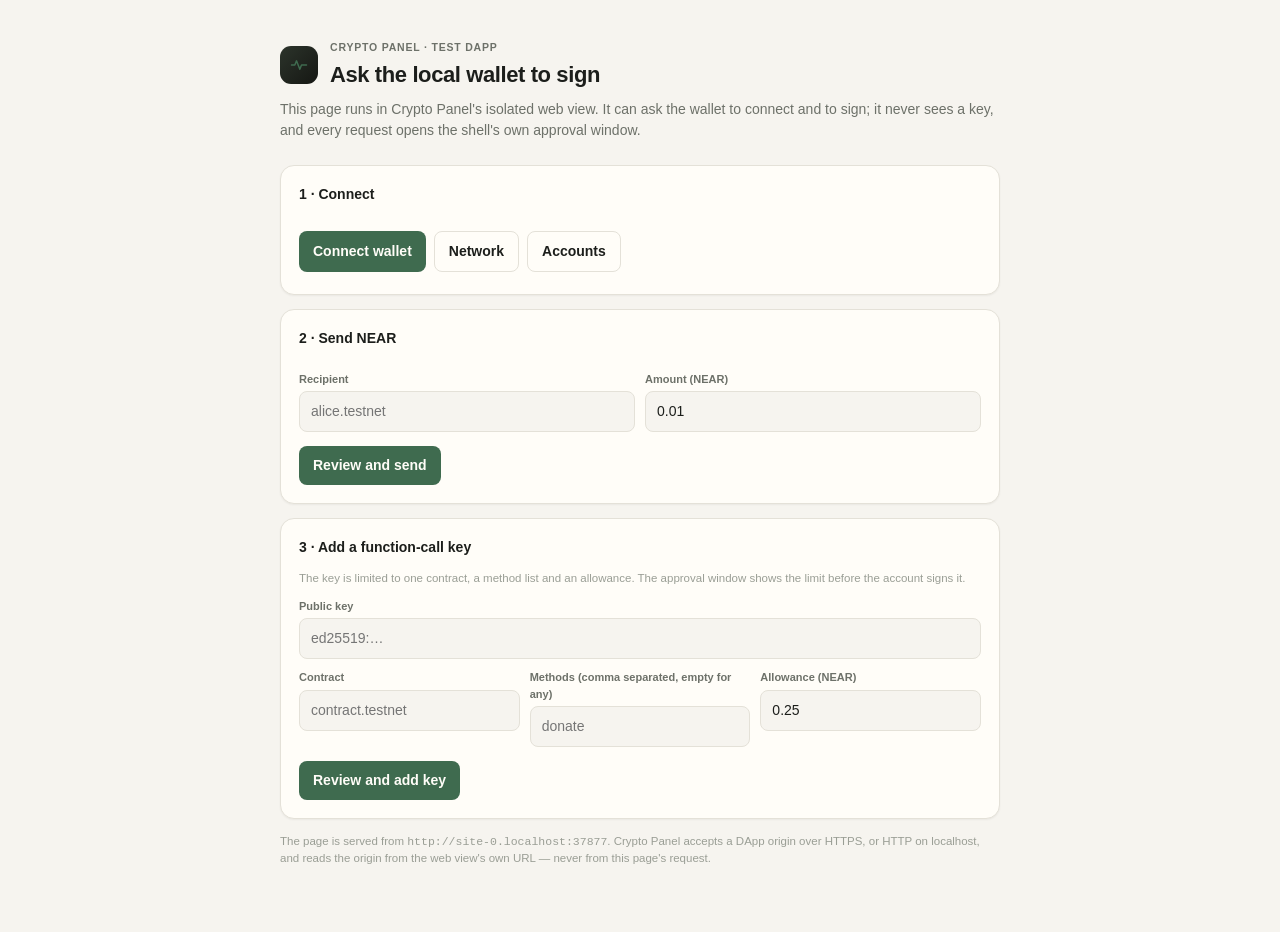
==== web/dapp/index.html @ 9310832d "feat: NEAR wallet, native approvals, DApp bridge and Intents dry quote - NEAR testnet/mainnet wallet" ====
<!doctype html>
<html lang="en">
<head>
  <meta charset="utf-8">
  <meta name="viewport" content="width=device-width, initial-scale=1">
  <title>Test DApp · Crypto Panel</title>
  <style>
    :root {
      color-scheme: light dark;
      --bg: #f6f4ef;
      --card: #fffdf8;
      --text: #1c1e1b;
      --muted: #6d7169;
      --faint: #9a9e95;
      --line: #e4e1d8;
      --accent: #3f6b4f;
      --accent-soft: #e4eee6;
      --danger: #a33d33;
      --danger-soft: #f7e7e4;
      --mono: ui-monospace, SFMono-Regular, Menlo, monospace;
    }
    @media (prefers-color-scheme: dark) {
      :root {
        --bg: #141513;
        --card: #1c1e1b;
        --text: #ecebe6;
        --muted: #a4a89f;
        --faint: #757a71;
        --line: #2c2f2a;
        --accent: #8fbf9d;
        --accent-soft: #223026;
        --danger: #e08a80;
        --danger-soft: #33211f;
      }
    }
    * { box-sizing: border-box; }
    body {
      margin: 0;
      padding: 40px 24px 64px;
      background: var(--bg);
      color: var(--text);
      font: 14px/1.5 -apple-system, BlinkMacSystemFont, "Segoe UI", sans-serif;
    }
    main { max-width: 720px; margin: 0 auto; }
    header { display: flex; align-items: center; gap: 12px; margin-bottom: 8px; }
    .mark {
      width: 38px; height: 38px; border-radius: 11px; display: grid; place-items: center;
      background: linear-gradient(135deg, #2c342b, #151713); color: var(--accent);
    }
    h1 { margin: 0; font-size: 22px; letter-spacing: -0.4px; }
    .kicker { margin: 0 0 2px; font-size: 10.5px; font-weight: 700; letter-spacing: 0.8px; color: var(--muted); text-transform: uppercase; }
    .lead { margin: 6px 0 24px; color: var(--muted); }
    .card {
      background: var(--card); border: 1px solid var(--line); border-radius: 14px;
      padding: 18px; margin-bottom: 14px; box-shadow: 0 1px 2px rgba(20, 21, 19, 0.05);
    }
    h2 { margin: 0 0 12px; font-size: 14px; }
    label { display: block; margin: 10px 0 4px; font-size: 11px; font-weight: 600; color: var(--muted); }
    input {
      width: 100%; padding: 9px 11px; border-radius: 8px; border: 1px solid var(--line);
      background: var(--bg); color: var(--text); font: inherit;
    }
    input:focus { outline: 2px solid var(--accent-soft); border-color: var(--accent); }
    .row { display: flex; gap: 10px; flex-wrap: wrap; }
    .row > div { flex: 1 1 180px; }
    button {
      margin-top: 14px; padding: 9px 14px; border: 0; border-radius: 8px;
      background: var(--accent); color: var(--card); font: inherit; font-weight: 600;
      cursor: pointer;
    }
    button.secondary {
      background: transparent; color: var(--text); border: 1px solid var(--line);
    }
    button:disabled { opacity: 0.5; cursor: default; }
    .actions { display: flex; gap: 8px; flex-wrap: wrap; }
    .status {
      margin-top: 12px; padding: 10px 12px; border-radius: 8px; font-size: 12.5px;
      background: var(--accent-soft); color: var(--accent); word-break: break-all;
    }
    .status.error { background: var(--danger-soft); color: var(--danger); }
    .status:empty { display: none; }
    .mono { font-family: var(--mono); font-size: 11.5px; }
    .fine { color: var(--faint); font-size: 11.5px; margin: 0; }
    .account { margin: 4px 0 0; font-family: var(--mono); font-size: 12px; word-break: break-all; }
    a { color: var(--accent); }
  </style>
</head>
<body>
<main>
  <header>
    <span class="mark" aria-hidden="true">
      <svg viewBox="0 0 24 24" width="20" height="20" fill="none" stroke="currentColor" stroke-width="1.8" stroke-linecap="round" stroke-linejoin="round">
        <path d="M3 12h4l2-5 4 10 2-5h6"/>
      </svg>
    </span>
    <div>
      <p class="kicker">Crypto Panel · test DApp</p>
      <h1>Ask the local wallet to sign</h1>
    </div>
  </header>
  <p class="lead">
    This page runs in Crypto Panel's isolated web view. It can ask the wallet to
    connect and to sign; it never sees a key, and every request opens the shell's
    own approval window.
  </p>

  <section class="card">
    <h2>1 · Connect</h2>
    <div class="actions">
      <button id="connect">Connect wallet</button>
      <button id="network" class="secondary">Network</button>
      <button id="accounts" class="secondary">Accounts</button>
    </div>
    <p id="account" class="account"></p>
    <div id="connect-status" class="status"></div>
  </section>

  <section class="card">
    <h2>2 · Send NEAR</h2>
    <div class="row">
      <div>
        <label for="receiver">Recipient</label>
        <input id="receiver" placeholder="alice.testnet" autocomplete="off">
      </div>
      <div>
        <label for="amount">Amount (NEAR)</label>
        <input id="amount" value="0.01" autocomplete="off">
      </div>
    </div>
    <button id="send">Review and send</button>
    <div id="send-status" class="status"></div>
  </section>

  <section class="card">
    <h2>3 · Add a function-call key</h2>
    <p class="fine">
      The key is limited to one contract, a method list and an allowance. The
      approval window shows the limit before the account signs it.
    </p>
    <label for="public-key">Public key</label>
    <input id="public-key" placeholder="ed25519:…" autocomplete="off">
    <div class="row">
      <div>
        <label for="contract">Contract</label>
        <input id="contract" placeholder="contract.testnet" autocomplete="off">
      </div>
      <div>
        <label for="methods">Methods (comma separated, empty for any)</label>
        <input id="methods" placeholder="donate" autocomplete="off">
      </div>
      <div>
        <label for="allowance">Allowance (NEAR)</label>
        <input id="allowance" value="0.25" autocomplete="off">
      </div>
    </div>
    <button id="add-key">Review and add key</button>
    <div id="key-status" class="status"></div>
  </section>

  <p class="fine">
    The page is served from <span class="mono" id="origin"></span>. Crypto Panel
    accepts a DApp origin over HTTPS, or HTTP on localhost, and reads the origin
    from the web view's own URL — never from this page's request.
  </p>
</main>
<script>
(() => {
  "use strict";
  const $ = (id) => document.getElementById(id);
  $("origin").textContent = location.origin;

  function show(id, text, isError) {
    const el = $(id);
    el.textContent = text;
    el.classList.toggle("error", !!isError);
  }

  function wallet() {
    if (!window.nearWallet) {
      throw new Error("The Crypto Panel wallet bridge is not injected. Open this page from Crypto Panel's Apps page.");
    }
    return window.nearWallet;
  }

  function toYocto(value) {
    const s = String(value).trim();
    if (!/^\d+(\.\d+)?$/.test(s)) throw new Error("Enter a NEAR amount, such as 0.01.");
    const parts = s.split(".");
    const whole = parts[0];
    const frac = parts[1] || "";
    if (frac.length > 24) throw new Error("At most 24 decimals.");
    const out = (whole + frac.padEnd(24, "0")).replace(/^0+(?=\d)/, "");
    if (out === "0") throw new Error("The amount must be above zero.");
    return out;
  }

  function hashLine(hash) {
    return "Transaction " + hash;
  }

  $("connect").addEventListener("click", async () => {
    try {
      const res = await wallet().connect();
      const accounts = res.accounts || [];
      $("account").textContent = accounts.map((a) => a.accountId).join("\n");
      show("connect-status", accounts.length ? "Connected." : "The wallet has no NEAR account.");
    } catch (err) {
      show("connect-status", err.message || String(err), true);
    }
  });

  $("network").addEventListener("click", async () => {
    try {
      const res = await wallet().getNetwork();
      show("connect-status", "Network " + res.networkId + " (" + res.chainId + ")");
    } catch (err) {
      show("connect-status", err.message || String(err), true);
    }
  });

  $("accounts").addEventListener("click", async () => {
    try {
      const accounts = await wallet().getAccounts();
      $("account").textContent = accounts.map((a) => a.accountId).join("\n");
      show("connect-status", accounts.length + " account(s).");
    } catch (err) {
      show("connect-status", err.message || String(err), true);
    }
  });

  $("send").addEventListener("click", async () => {
    try {
      const receiverId = $("receiver").value.trim();
      if (!receiverId) throw new Error("Enter the recipient's account id.");
      const amount = toYocto($("amount").value);
      show("send-status", "Waiting for the approval window…");
      const res = await wallet().signAndSendTransaction({
        receiverId: receiverId,
        description: "Send " + $("amount").value.trim() + " NEAR to " + receiverId,
        actions: [{ type: "Transfer", params: { deposit: amount } }],
      });
      show("send-status", hashLine(res.hash));
    } catch (err) {
      show("send-status", err.message || String(err), true);
    }
  });

  $("add-key").addEventListener("click", async () => {
    try {
      const publicKey = $("public-key").value.trim();
      const contractId = $("contract").value.trim();
      if (!publicKey || !contractId) throw new Error("Enter the public key and the contract.");
      const methods = $("methods").value.split(",").map((s) => s.trim()).filter(Boolean);
      const allowance = toYocto($("allowance").value);
      show("key-status", "Waiting for the approval window…");
      const res = await wallet().addFunctionCallKey({
        publicKey: publicKey,
        contractId: contractId,
        methodNames: methods,
        allowance: allowance,
      });
      show("key-status", hashLine(res.hash));
    } catch (err) {
      show("key-status", err.message || String(err), true);
    }
  });
})();
</script>
</body>
</html>
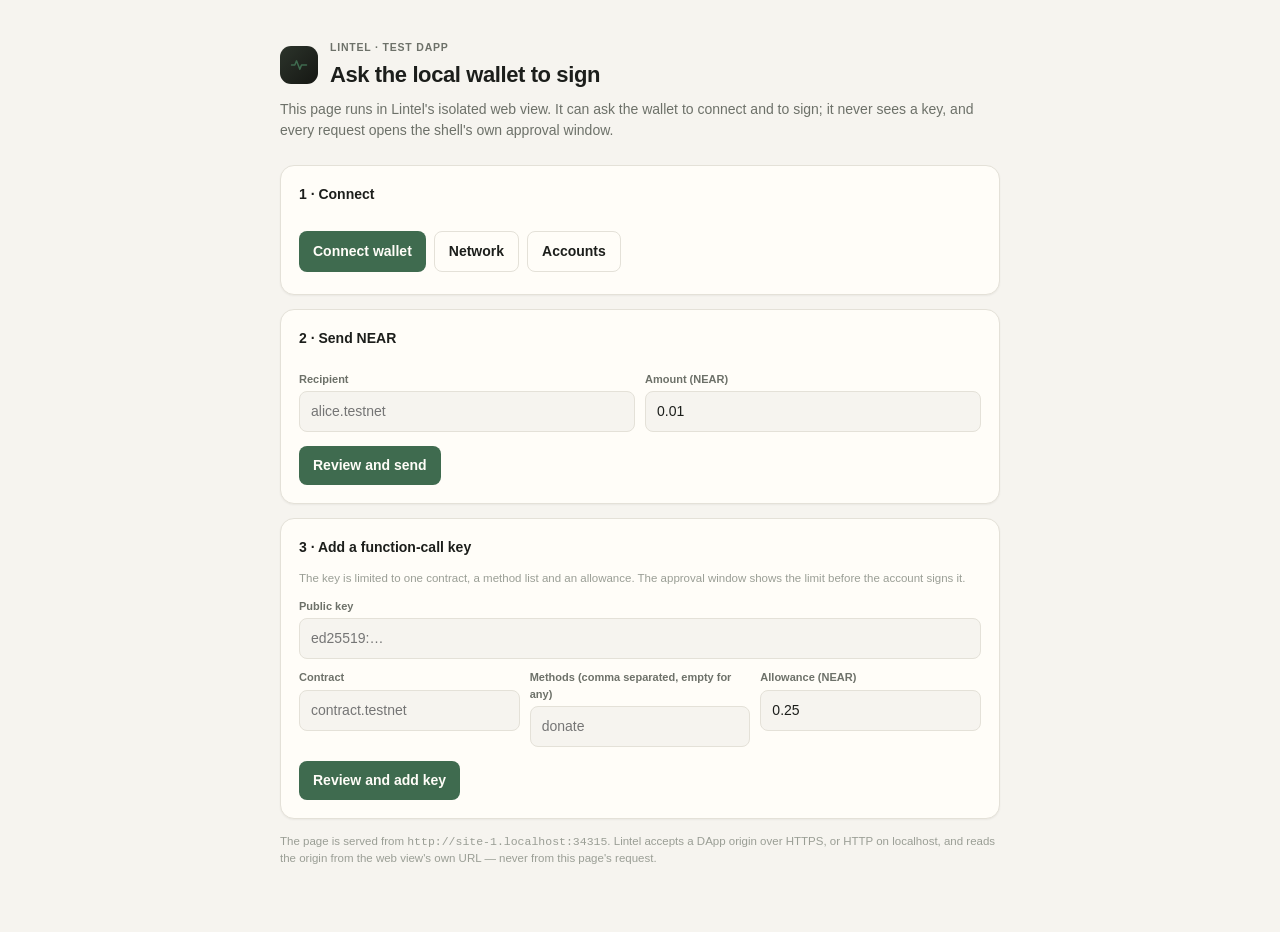
==== commit 4cc0542c: "Rename the product to Lintel The repo is now lintel. Display names, docs, the Go module, and imports" ====
--- a/web/dapp/index.html
+++ b/web/dapp/index.html
@@ -3,7 +3,7 @@
 <head>
   <meta charset="utf-8">
   <meta name="viewport" content="width=device-width, initial-scale=1">
-  <title>Test DApp · Crypto Panel</title>
+  <title>Test DApp · Lintel</title>
   <style>
     :root {
       color-scheme: light dark;
@@ -94,12 +94,12 @@
       </svg>
     </span>
     <div>
-      <p class="kicker">Crypto Panel · test DApp</p>
+      <p class="kicker">Lintel · test DApp</p>
       <h1>Ask the local wallet to sign</h1>
     </div>
   </header>
   <p class="lead">
-    This page runs in Crypto Panel's isolated web view. It can ask the wallet to
+    This page runs in Lintel's isolated web view. It can ask the wallet to
     connect and to sign; it never sees a key, and every request opens the shell's
     own approval window.
   </p>
@@ -158,7 +158,7 @@
   </section>
 
   <p class="fine">
-    The page is served from <span class="mono" id="origin"></span>. Crypto Panel
+    The page is served from <span class="mono" id="origin"></span>. Lintel
     accepts a DApp origin over HTTPS, or HTTP on localhost, and reads the origin
     from the web view's own URL — never from this page's request.
   </p>
@@ -177,7 +177,7 @@
 
   function wallet() {
     if (!window.nearWallet) {
-      throw new Error("The Crypto Panel wallet bridge is not injected. Open this page from Crypto Panel's Apps page.");
+      throw new Error("The Lintel wallet bridge is not injected. Open this page from Lintel's DApp page.");
     }
     return window.nearWallet;
   }
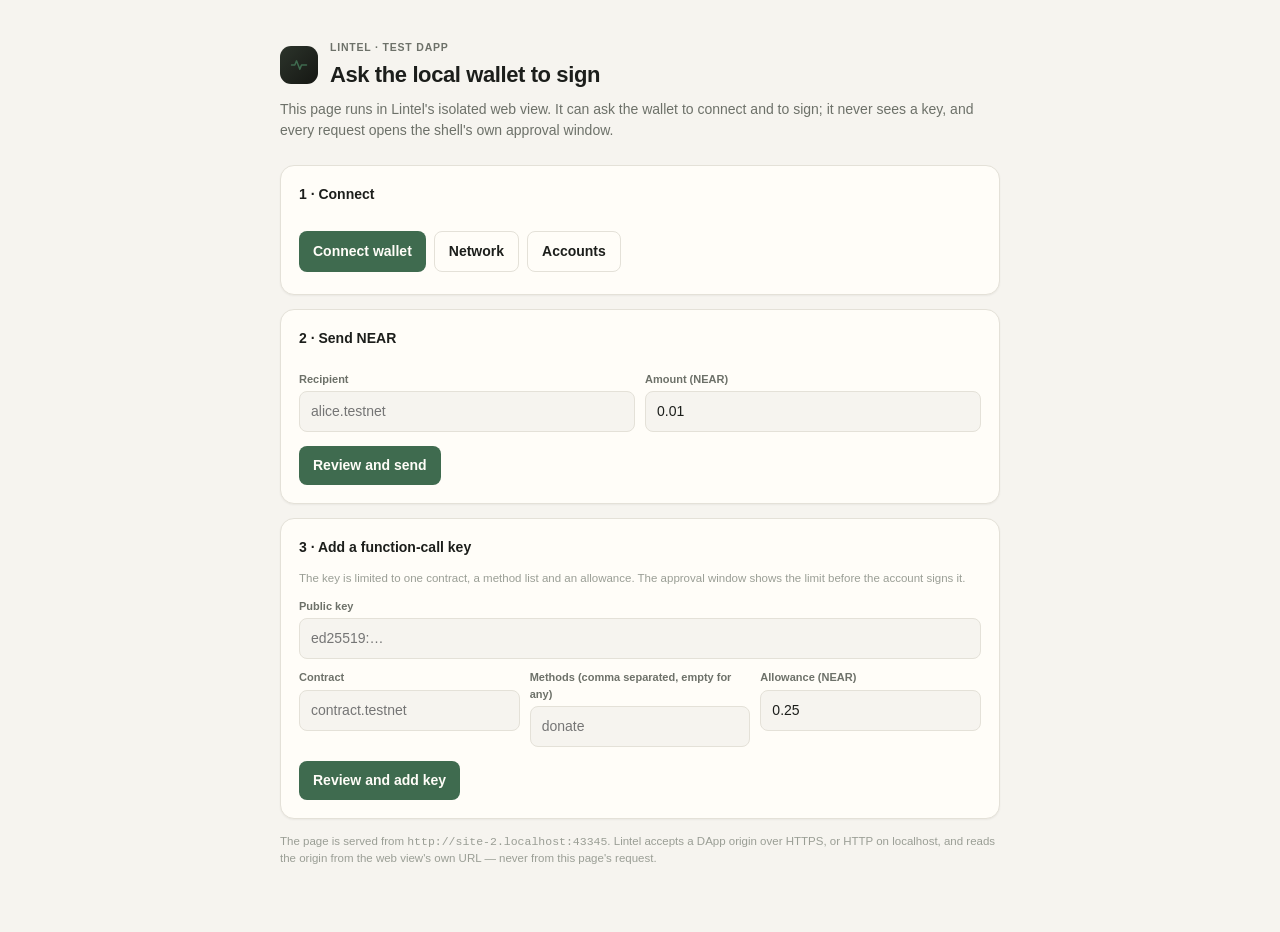
==== commit 154f215e: "Adapt the NEAR bridge to standard wallet discovery Co-authored-by: factory-droid[bot] <138933559+fac" ====
--- a/web/dapp/index.html
+++ b/web/dapp/index.html
@@ -175,11 +175,27 @@
     el.classList.toggle("error", !!isError);
   }
 
+  let standardWallet;
+  let standardNetwork = "testnet";
+  window.addEventListener("near-wallet-injected", (event) => {
+    if (event.detail && event.detail.manifest && event.detail.manifest.id === "lintel") {
+      standardWallet = event.detail;
+      show("connect-status", "Discovered Lintel through NEAR Connect.");
+    }
+  });
+  window.dispatchEvent(new Event("near-selector-ready"));
+
   function wallet() {
     if (!window.nearWallet) {
       throw new Error("The Lintel wallet bridge is not injected. Open this page from Lintel's DApp page.");
     }
     return window.nearWallet;
+  }
+  function outcomeLine(outcome) {
+    const transaction = outcome.transaction || {};
+    const execution = outcome.transaction_outcome || {};
+    return "Transaction " + (transaction.hash || execution.id || outcome.hash || "completed") +
+      "\n" + JSON.stringify(outcome, null, 2);
   }
 
   function toYocto(value) {
@@ -194,14 +210,10 @@
     return out;
   }
 
-  function hashLine(hash) {
-    return "Transaction " + hash;
-  }
-
   $("connect").addEventListener("click", async () => {
     try {
       const res = await wallet().connect();
-      const accounts = res.accounts || [];
+      const accounts = standardWallet ? await standardWallet.signIn({ network: standardNetwork }) : res.accounts || [];
       $("account").textContent = accounts.map((a) => a.accountId).join("\n");
       show("connect-status", accounts.length ? "Connected." : "The wallet has no NEAR account.");
     } catch (err) {
@@ -212,6 +224,7 @@
   $("network").addEventListener("click", async () => {
     try {
       const res = await wallet().getNetwork();
+      standardNetwork = res.networkId;
       show("connect-status", "Network " + res.networkId + " (" + res.chainId + ")");
     } catch (err) {
       show("connect-status", err.message || String(err), true);
@@ -220,7 +233,7 @@
 
   $("accounts").addEventListener("click", async () => {
     try {
-      const accounts = await wallet().getAccounts();
+      const accounts = standardWallet ? await standardWallet.getAccounts({ network: standardNetwork }) : await wallet().getAccounts();
       $("account").textContent = accounts.map((a) => a.accountId).join("\n");
       show("connect-status", accounts.length + " account(s).");
     } catch (err) {
@@ -234,12 +247,14 @@
       if (!receiverId) throw new Error("Enter the recipient's account id.");
       const amount = toYocto($("amount").value);
       show("send-status", "Waiting for the approval window…");
-      const res = await wallet().signAndSendTransaction({
+      const params = {
         receiverId: receiverId,
         description: "Send " + $("amount").value.trim() + " NEAR to " + receiverId,
         actions: [{ type: "Transfer", params: { deposit: amount } }],
-      });
-      show("send-status", hashLine(res.hash));
+      };
+      const res = standardWallet ? await standardWallet.signAndSendTransaction({ ...params, network: standardNetwork }) :
+        await wallet().signAndSendTransaction(params);
+      show("send-status", outcomeLine(res));
     } catch (err) {
       show("send-status", err.message || String(err), true);
     }
@@ -259,7 +274,7 @@
         methodNames: methods,
         allowance: allowance,
       });
-      show("key-status", hashLine(res.hash));
+      show("key-status", outcomeLine(res));
     } catch (err) {
       show("key-status", err.message || String(err), true);
     }
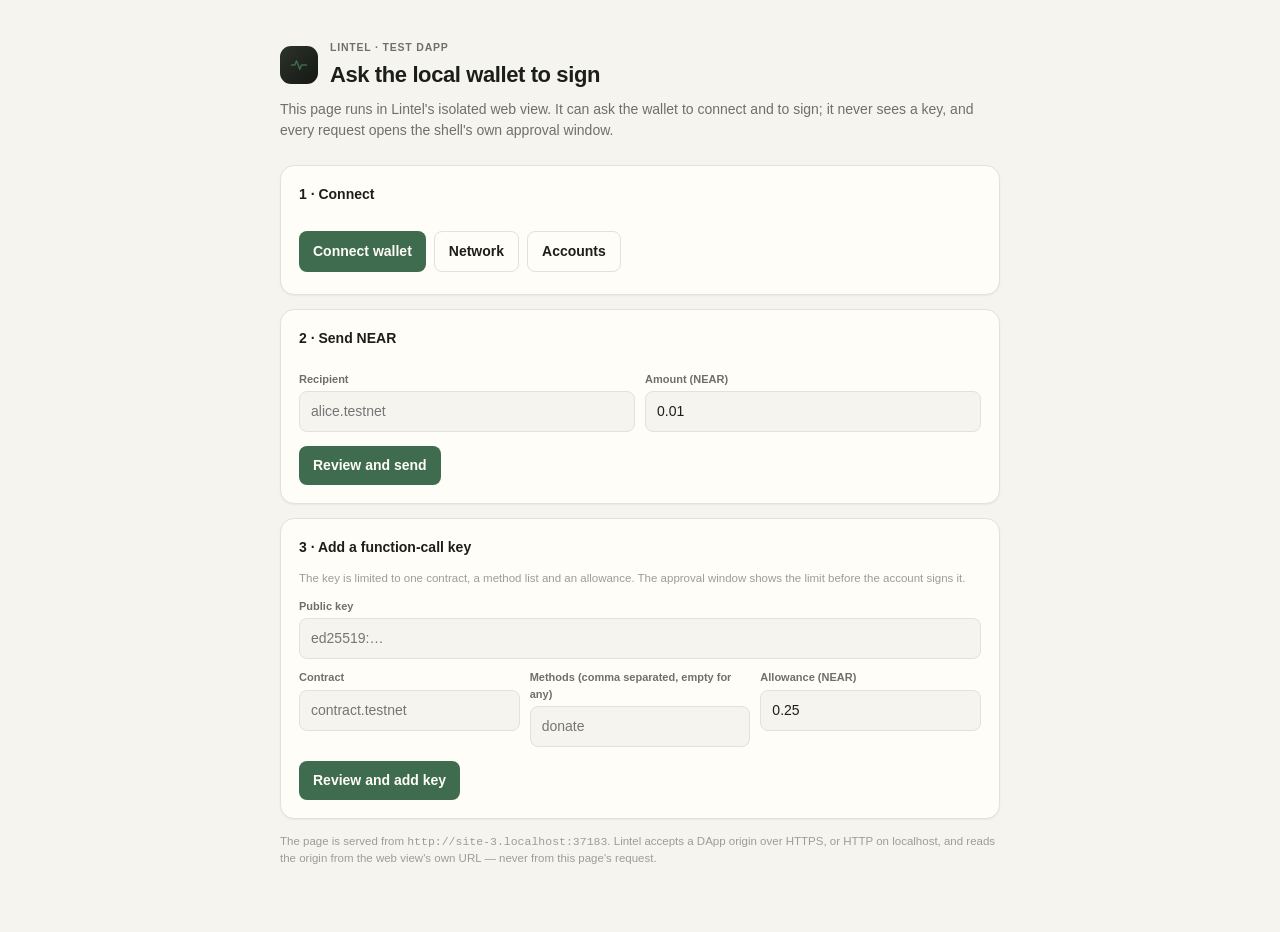
==== commit 480f6979: "Preserve the legacy NEAR bridge alongside Connect Co-authored-by: factory-droid[bot] <138933559+fact" ====
--- a/web/dapp/index.html
+++ b/web/dapp/index.html
@@ -212,8 +212,8 @@
 
   $("connect").addEventListener("click", async () => {
     try {
-      const res = await wallet().connect();
-      const accounts = standardWallet ? await standardWallet.signIn({ network: standardNetwork }) : res.accounts || [];
+      const accounts = standardWallet ? await standardWallet.signIn({ network: standardNetwork }) :
+        (await wallet().connect()).accounts || [];
       $("account").textContent = accounts.map((a) => a.accountId).join("\n");
       show("connect-status", accounts.length ? "Connected." : "The wallet has no NEAR account.");
     } catch (err) {
